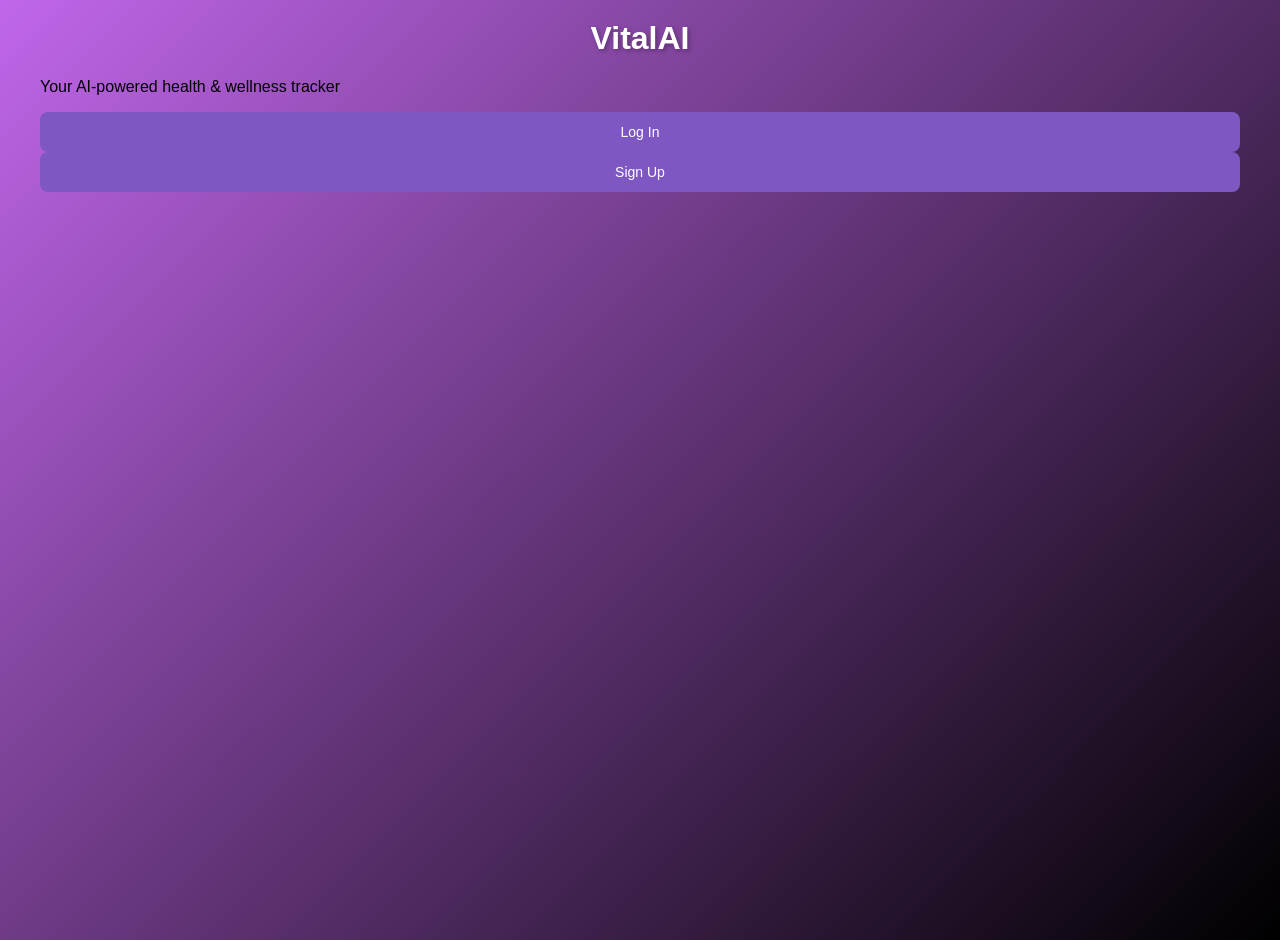
==== main/application/templates/index.html @ 50569df6 "fixed link to styles.css" ====
<html>
<head>
    <title>VitalAI | Home</title>
    <link rel="stylesheet" href="/main/application/static/styles.css">
</head>
<body>
    <h1>VitalAI</h1>
    <p>Your AI-powered health & wellness tracker</p>
    <a href="login.html"><button>Log In</button></a>
    <a href="register.html"><button>Sign Up</button></a>
</body>
</html>
---- main/application/static/styles.css ----
body { 
    font-family: 'Segoe UI', Arial, sans-serif; 
    max-width: 1200px; 
    margin: 0 auto; 
    padding: 20px; 
    background: linear-gradient(135deg, #c066ea 0%, #000000 100%);
    min-height: 100vh;
}

h1 {
    color: #fff;
    text-align: center;
    text-shadow: 2px 2px 4px rgba(0,0,0,0.3);
}

/* Auth Pages (login/register/index) */
.container {
    max-width: 500px;
    margin: 0 auto;
    background: white;
    border-radius: 20px;
    overflow: hidden;
}

.header {
    background: linear-gradient(135deg, #7e57c2 0%, #6a1b9a 100%);
    padding: 30px;
    text-align: center;
}

.header h1 {
    color: white;
    margin: 0;
}

.header p {
    color: rgba(255,255,255,0.9);
    margin-top: 8px;
}

.form-container {
    padding: 35px;
    background: white;
}

.form-group {
    margin-bottom: 20px;
}

label {
    display: block;
    margin-bottom: 8px;
    color: #333;
    font-weight: 500;
}

input, select {
    padding: 12px;
    margin: 0;
    border-radius: 8px;
    border: 2px solid #b39ddb;
    font-size: 14px;
    width: 100%;
    box-sizing: border-box;
}

input:focus, select:focus {
    border-color: #9e57c2;
    outline: none;
}

input[type="range"] {
    width: 200px;
    margin: 10px;
    accent-color: #7e57c2;
}

button {
    background: #7e57c2;
    color: white;
    border: none;
    padding: 12px 20px;
    border-radius: 8px;
    cursor: pointer;
    font-size: 14px;
    width: 100%;
}

button:hover {
    background: #5e35b1;
}

.link {
    text-align: center;
    margin-top: 20px;
    padding-top: 15px;
    border-top: 1px solid #e0e0e0;
}

.link a {
    color: #7e57c2;
    text-decoration: none;
}

.error-message, .success-message {
    padding: 10px;
    border-radius: 8px;
    margin-bottom: 20px;
    display: none;
}

.error-message { background: #fee; color: #c33; border-left: 4px solid #c33; }
.success-message { background: #e8f5e9; color: #2e7d32; border-left: 4px solid #2e7d32; }

.row {
    display: flex;
    gap: 15px;
}

.row .form-group {
    flex: 1;
}

.info-text {
    font-size: 12px;
    color: #888;
    margin-top: 5px;
}

.optional-badge {
    font-size: 11px;
    color: #888;
    background: #f5f5f5;
    padding: 2px 8px;
    border-radius: 20px;
    margin-left: 8px;
}

/* Dashboard Specific Styles (Issue #21) */
.dashboard-container {
    max-width: 800px;
    margin: 0 auto;
}

.dashboard-header {
    display: flex;
    justify-content: space-between;
    align-items: center;
    background: rgba(255,255,255,0.95);
    border-radius: 16px;
    padding: 15px 25px;
    margin-bottom: 20px;
}

.dashboard-header h2 {
    color: #6a1b9a;
    margin: 0;
}

.logout-btn {
    width: auto;
    background: #c33;
    padding: 8px 20px;
}

.logout-btn:hover {
    background: #a00;
}

.card { 
    background: rgba(255,255,255,0.95);
    border-radius: 16px; 
    padding: 20px; 
    margin: 15px 0; 
    box-shadow: 0 8px 32px rgba(0,0,0,0.2);
}

.card h3 {
    color: #6a1b9a;
    margin-top: 0;
}

#mood-value {
    font-weight: bold;
    color: #6a1b9a;
    font-size: 18px;
}

.ai-response {
    background: #ede7f6;
    border-left: 4px solid #7e57c2;
    padding: 15px;
    margin-top: 15px;
    border-radius: 8px;
    color: #4a148c;
}

.hidden {
    display: none;
}

/* ========== LANDING PAGE STYLES (index.html) ========== */

.landing-hero {
    text-align: center;
    padding: 80px 40px;
    background: rgba(255,255,255,0.1);
    border-radius: 30px;
    margin-bottom: 40px;
}

.landing-hero h1 {
    font-size: 56px;
    margin-bottom: 16px;
    color: white;
}

.landing-tagline {
    font-size: 20px;
    color: rgba(255,255,255,0.9);
    margin-bottom: 32px;
}

.landing-buttons {
    display: flex;
    gap: 20px;
    justify-content: center;
}

.btn-login {
    background: white;
    color: #6a1b9a;
    width: auto;
    padding: 14px 40px;
    font-size: 16px;
    font-weight: bold;
    box-shadow: 0 4px 15px rgba(0,0,0,0.2);
}

.btn-login:hover {
    background: #f0e6ff;
    transform: translateY(-2px);
}

.btn-signup {
    background: transparent;
    border: 2px solid white;
    color: white;
    width: auto;
    padding: 14px 40px;
    font-size: 16px;
    font-weight: bold;
}

.btn-signup:hover {
    background: rgba(255,255,255,0.1);
    transform: translateY(-2px);
}

.features-grid {
    display: grid;
    grid-template-columns: repeat(auto-fit, minmax(250px, 1fr));
    gap: 25px;
    margin-top: 40px;
}

.feature-card {
    background: rgba(255,255,255,0.95);
    border-radius: 20px;
    padding: 25px;
    text-align: center;
    transition: transform 0.3s ease;
}

.feature-card:hover {
    transform: translateY(-5px);
}

.feature-icon {
    font-size: 48px;
    margin-bottom: 15px;
}

.feature-card h3 {
    color: #6a1b9a;
    margin-bottom: 10px;
    font-size: 20px;
}

.feature-card p {
    color: #666;
    font-size: 14px;
    line-height: 1.5;
}

.landing-footer {
    text-align: center;
    margin-top: 60px;
    padding: 25px;
    background: rgba(255,255,255,0.1);
    border-radius: 20px;
    color: rgba(255,255,255,0.7);
    font-size: 12px;
}

@media (max-width: 768px) {
    .landing-hero {
        padding: 40px 20px;
    }
    .landing-hero h1 {
        font-size: 36px;
    }
    .landing-buttons {
        flex-direction: column;
        align-items: center;
    }
    .landing-buttons button {
        width: 200px;
    }
}

/* Responsive */
@media (max-width: 768px) {
    body {
        padding: 10px;
    }
    
    .row {
        flex-direction: column;
        gap: 0;
    }
    
    .dashboard-header {
        flex-direction: column;
        gap: 10px;
    }
    
    .logout-btn {
        width: 100%;
    }
}
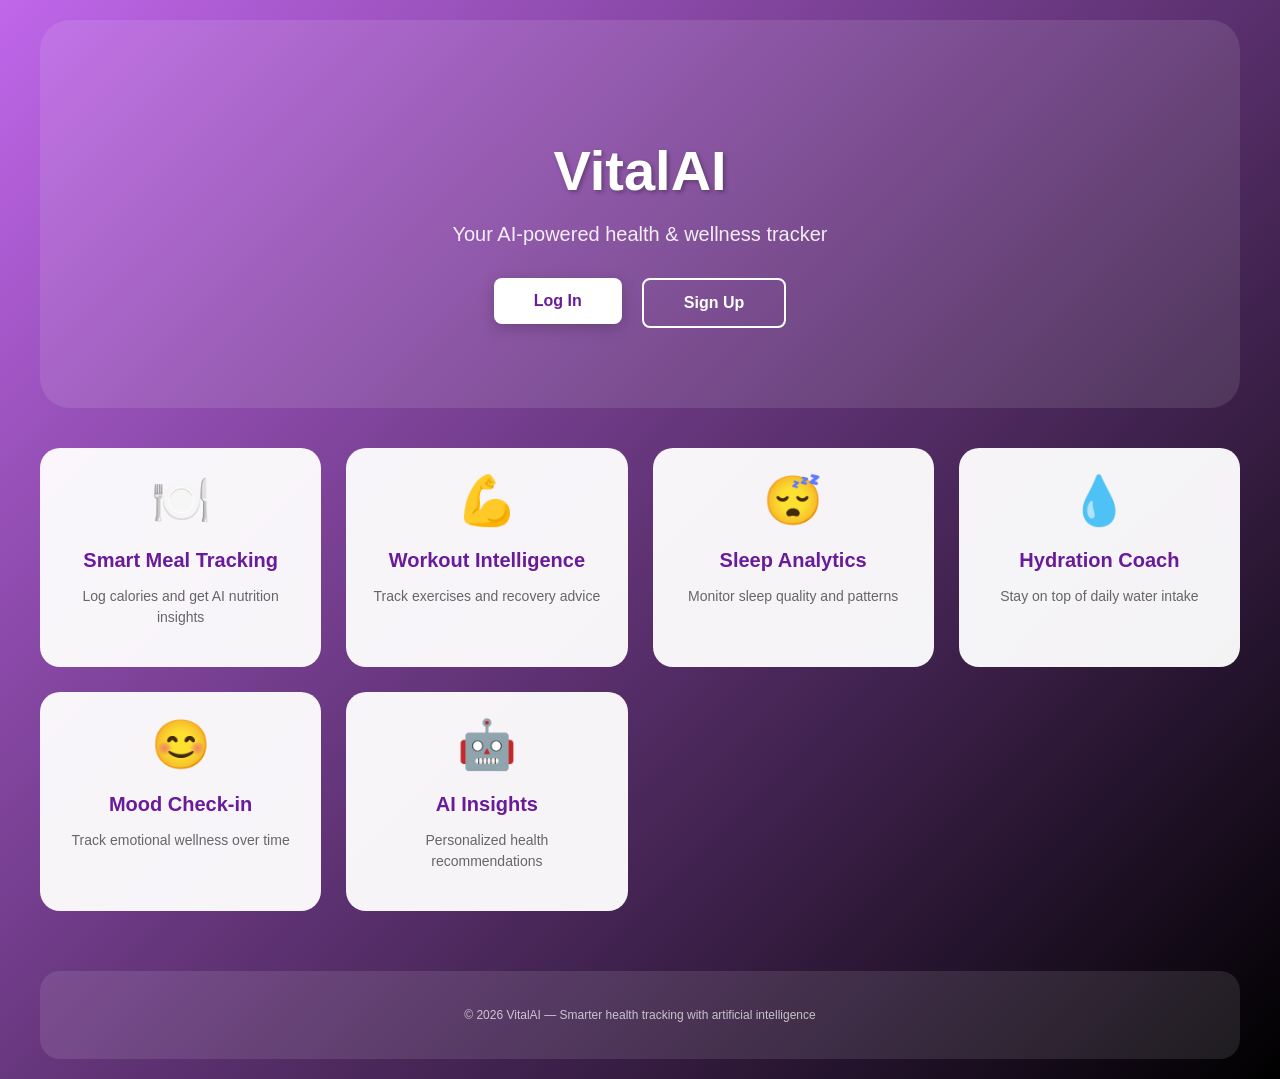
==== commit 9a6efeb6: "Merge pull request #33 from OmarXX-alt/feature/frontend-log-forms feat: add frontend log forms with " ====
--- a/main/application/templates/index.html
+++ b/main/application/templates/index.html
@@ -1,12 +1,56 @@
-<html>
+<!DOCTYPE html>
+<html lang="en">
 <head>
+    <meta charset="UTF-8">
+    <meta name="viewport" content="width=device-width, initial-scale=1.0">
     <title>VitalAI | Home</title>
     <link rel="stylesheet" href="/main/application/static/styles.css">
 </head>
 <body>
-    <h1>VitalAI</h1>
-    <p>Your AI-powered health & wellness tracker</p>
-    <a href="login.html"><button>Log In</button></a>
-    <a href="register.html"><button>Sign Up</button></a>
+    <div class="landing-hero">
+        <h1>VitalAI</h1>
+        <p class="landing-tagline">Your AI-powered health & wellness tracker</p>
+        <div class="landing-buttons">
+            <a href="login.html"><button class="btn-login">Log In</button></a>
+            <a href="register.html"><button class="btn-signup">Sign Up</button></a>
+        </div>
+    </div>
+
+    <div class="features-grid">
+        <div class="feature-card">
+            <div class="feature-icon">🍽️</div>
+            <h3>Smart Meal Tracking</h3>
+            <p>Log calories and get AI nutrition insights</p>
+        </div>
+        <div class="feature-card">
+            <div class="feature-icon">💪</div>
+            <h3>Workout Intelligence</h3>
+            <p>Track exercises and recovery advice</p>
+        </div>
+        <div class="feature-card">
+            <div class="feature-icon">😴</div>
+            <h3>Sleep Analytics</h3>
+            <p>Monitor sleep quality and patterns</p>
+        </div>
+        <div class="feature-card">
+            <div class="feature-icon">💧</div>
+            <h3>Hydration Coach</h3>
+            <p>Stay on top of daily water intake</p>
+        </div>
+        <div class="feature-card">
+            <div class="feature-icon">😊</div>
+            <h3>Mood Check-in</h3>
+            <p>Track emotional wellness over time</p>
+        </div>
+        <div class="feature-card">
+            <div class="feature-icon">🤖</div>
+            <h3>AI Insights</h3>
+            <p>Personalized health recommendations</p>
+        </div>
+    </div>
+
+    <div class="landing-footer">
+        <p>© 2026 VitalAI — Smarter health tracking with artificial intelligence</p>
+    </div>
 </body>
 </html>
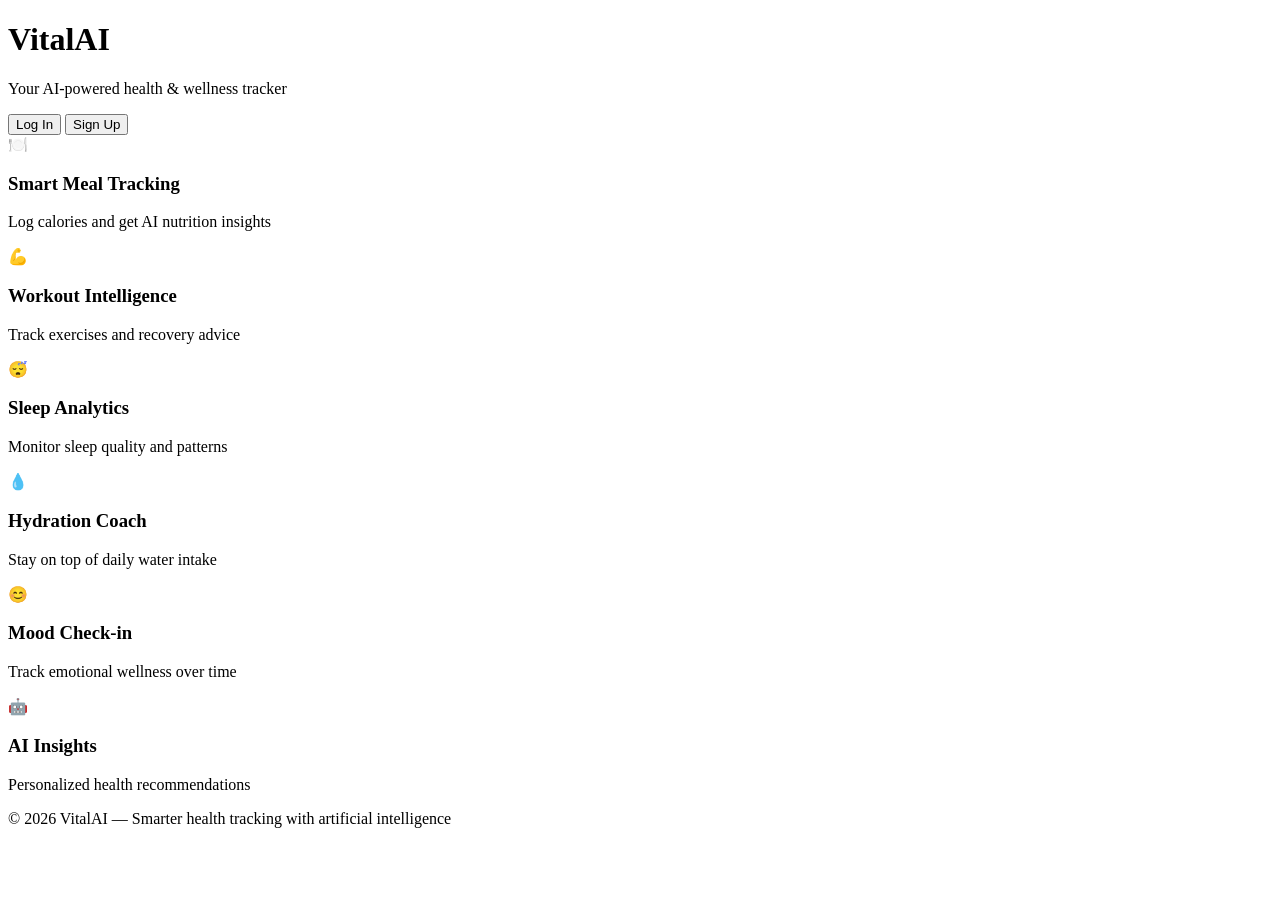
==== commit ccc0d566: "feat: fixed html routing, set defuault routes in app.py. (#14)" ====
--- a/main/application/templates/index.html
+++ b/main/application/templates/index.html
@@ -4,15 +4,15 @@
     <meta charset="UTF-8">
     <meta name="viewport" content="width=device-width, initial-scale=1.0">
     <title>VitalAI | Home</title>
-    <link rel="stylesheet" href="/main/application/static/styles.css">
+    <link rel="stylesheet" href="/static/styles.css">
 </head>
 <body>
     <div class="landing-hero">
         <h1>VitalAI</h1>
         <p class="landing-tagline">Your AI-powered health & wellness tracker</p>
         <div class="landing-buttons">
-            <a href="login.html"><button class="btn-login">Log In</button></a>
-            <a href="register.html"><button class="btn-signup">Sign Up</button></a>
+            <a href="/login"><button class="btn-login">Log In</button></a>
+            <a href="/register"><button class="btn-signup">Sign Up</button></a>
         </div>
     </div>
 
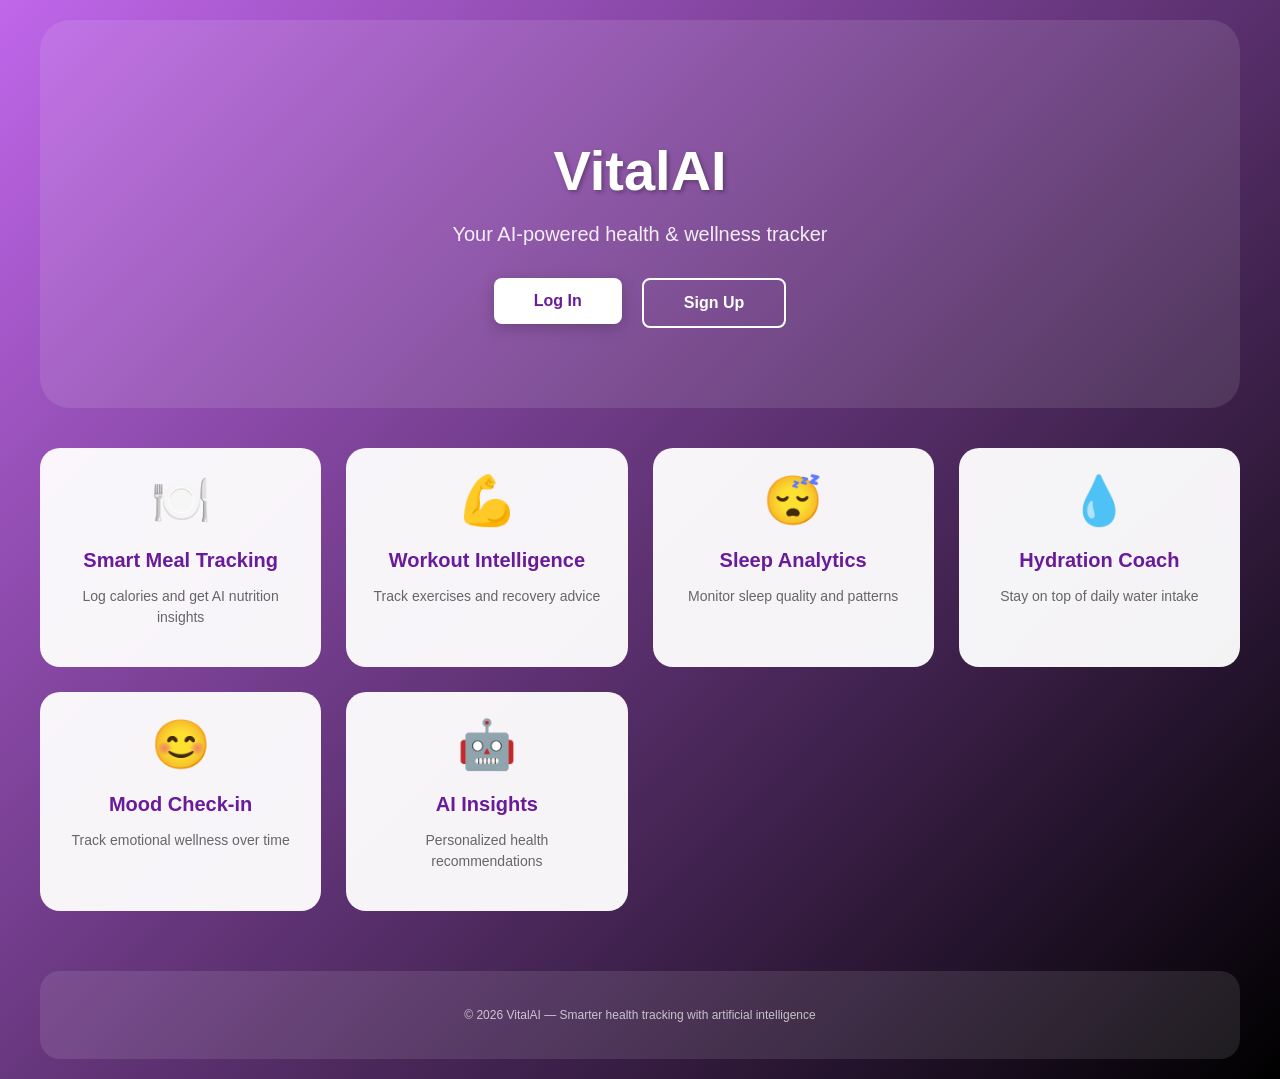
==== commit 279a0eb7: "Revert "Fix/render issue 13"" ====
--- a/main/application/templates/index.html
+++ b/main/application/templates/index.html
@@ -4,15 +4,15 @@
     <meta charset="UTF-8">
     <meta name="viewport" content="width=device-width, initial-scale=1.0">
     <title>VitalAI | Home</title>
-    <link rel="stylesheet" href="/static/styles.css">
+    <link rel="stylesheet" href="/main/application/static/styles.css">
 </head>
 <body>
     <div class="landing-hero">
         <h1>VitalAI</h1>
         <p class="landing-tagline">Your AI-powered health & wellness tracker</p>
         <div class="landing-buttons">
-            <a href="/login"><button class="btn-login">Log In</button></a>
-            <a href="/register"><button class="btn-signup">Sign Up</button></a>
+            <a href="login.html"><button class="btn-login">Log In</button></a>
+            <a href="register.html"><button class="btn-signup">Sign Up</button></a>
         </div>
     </div>
 
--- a/main/application/static/styles.css
+++ b/main/application/static/styles.css
@@ -0,0 +1,341 @@
+body { 
+    font-family: 'Segoe UI', Arial, sans-serif; 
+    max-width: 1200px; 
+    margin: 0 auto; 
+    padding: 20px; 
+    background: linear-gradient(135deg, #c066ea 0%, #000000 100%);
+    min-height: 100vh;
+}
+
+h1 {
+    color: #fff;
+    text-align: center;
+    text-shadow: 2px 2px 4px rgba(0,0,0,0.3);
+}
+
+/* Auth Pages (login/register/index) */
+.container {
+    max-width: 500px;
+    margin: 0 auto;
+    background: white;
+    border-radius: 20px;
+    overflow: hidden;
+}
+
+.header {
+    background: linear-gradient(135deg, #7e57c2 0%, #6a1b9a 100%);
+    padding: 30px;
+    text-align: center;
+}
+
+.header h1 {
+    color: white;
+    margin: 0;
+}
+
+.header p {
+    color: rgba(255,255,255,0.9);
+    margin-top: 8px;
+}
+
+.form-container {
+    padding: 35px;
+    background: white;
+}
+
+.form-group {
+    margin-bottom: 20px;
+}
+
+label {
+    display: block;
+    margin-bottom: 8px;
+    color: #333;
+    font-weight: 500;
+}
+
+input, select {
+    padding: 12px;
+    margin: 0;
+    border-radius: 8px;
+    border: 2px solid #b39ddb;
+    font-size: 14px;
+    width: 100%;
+    box-sizing: border-box;
+}
+
+input:focus, select:focus {
+    border-color: #9e57c2;
+    outline: none;
+}
+
+input[type="range"] {
+    width: 200px;
+    margin: 10px;
+    accent-color: #7e57c2;
+}
+
+button {
+    background: #7e57c2;
+    color: white;
+    border: none;
+    padding: 12px 20px;
+    border-radius: 8px;
+    cursor: pointer;
+    font-size: 14px;
+    width: 100%;
+}
+
+button:hover {
+    background: #5e35b1;
+}
+
+.link {
+    text-align: center;
+    margin-top: 20px;
+    padding-top: 15px;
+    border-top: 1px solid #e0e0e0;
+}
+
+.link a {
+    color: #7e57c2;
+    text-decoration: none;
+}
+
+.error-message, .success-message {
+    padding: 10px;
+    border-radius: 8px;
+    margin-bottom: 20px;
+    display: none;
+}
+
+.error-message { background: #fee; color: #c33; border-left: 4px solid #c33; }
+.success-message { background: #e8f5e9; color: #2e7d32; border-left: 4px solid #2e7d32; }
+
+.row {
+    display: flex;
+    gap: 15px;
+}
+
+.row .form-group {
+    flex: 1;
+}
+
+.info-text {
+    font-size: 12px;
+    color: #888;
+    margin-top: 5px;
+}
+
+.optional-badge {
+    font-size: 11px;
+    color: #888;
+    background: #f5f5f5;
+    padding: 2px 8px;
+    border-radius: 20px;
+    margin-left: 8px;
+}
+
+/* Dashboard Specific Styles (Issue #21) */
+.dashboard-container {
+    max-width: 800px;
+    margin: 0 auto;
+}
+
+.dashboard-header {
+    display: flex;
+    justify-content: space-between;
+    align-items: center;
+    background: rgba(255,255,255,0.95);
+    border-radius: 16px;
+    padding: 15px 25px;
+    margin-bottom: 20px;
+}
+
+.dashboard-header h2 {
+    color: #6a1b9a;
+    margin: 0;
+}
+
+.logout-btn {
+    width: auto;
+    background: #c33;
+    padding: 8px 20px;
+}
+
+.logout-btn:hover {
+    background: #a00;
+}
+
+.card { 
+    background: rgba(255,255,255,0.95);
+    border-radius: 16px; 
+    padding: 20px; 
+    margin: 15px 0; 
+    box-shadow: 0 8px 32px rgba(0,0,0,0.2);
+}
+
+.card h3 {
+    color: #6a1b9a;
+    margin-top: 0;
+}
+
+#mood-value {
+    font-weight: bold;
+    color: #6a1b9a;
+    font-size: 18px;
+}
+
+.ai-response {
+    background: #ede7f6;
+    border-left: 4px solid #7e57c2;
+    padding: 15px;
+    margin-top: 15px;
+    border-radius: 8px;
+    color: #4a148c;
+}
+
+.hidden {
+    display: none;
+}
+
+/* ========== LANDING PAGE STYLES (index.html) ========== */
+
+.landing-hero {
+    text-align: center;
+    padding: 80px 40px;
+    background: rgba(255,255,255,0.1);
+    border-radius: 30px;
+    margin-bottom: 40px;
+}
+
+.landing-hero h1 {
+    font-size: 56px;
+    margin-bottom: 16px;
+    color: white;
+}
+
+.landing-tagline {
+    font-size: 20px;
+    color: rgba(255,255,255,0.9);
+    margin-bottom: 32px;
+}
+
+.landing-buttons {
+    display: flex;
+    gap: 20px;
+    justify-content: center;
+}
+
+.btn-login {
+    background: white;
+    color: #6a1b9a;
+    width: auto;
+    padding: 14px 40px;
+    font-size: 16px;
+    font-weight: bold;
+    box-shadow: 0 4px 15px rgba(0,0,0,0.2);
+}
+
+.btn-login:hover {
+    background: #f0e6ff;
+    transform: translateY(-2px);
+}
+
+.btn-signup {
+    background: transparent;
+    border: 2px solid white;
+    color: white;
+    width: auto;
+    padding: 14px 40px;
+    font-size: 16px;
+    font-weight: bold;
+}
+
+.btn-signup:hover {
+    background: rgba(255,255,255,0.1);
+    transform: translateY(-2px);
+}
+
+.features-grid {
+    display: grid;
+    grid-template-columns: repeat(auto-fit, minmax(250px, 1fr));
+    gap: 25px;
+    margin-top: 40px;
+}
+
+.feature-card {
+    background: rgba(255,255,255,0.95);
+    border-radius: 20px;
+    padding: 25px;
+    text-align: center;
+    transition: transform 0.3s ease;
+}
+
+.feature-card:hover {
+    transform: translateY(-5px);
+}
+
+.feature-icon {
+    font-size: 48px;
+    margin-bottom: 15px;
+}
+
+.feature-card h3 {
+    color: #6a1b9a;
+    margin-bottom: 10px;
+    font-size: 20px;
+}
+
+.feature-card p {
+    color: #666;
+    font-size: 14px;
+    line-height: 1.5;
+}
+
+.landing-footer {
+    text-align: center;
+    margin-top: 60px;
+    padding: 25px;
+    background: rgba(255,255,255,0.1);
+    border-radius: 20px;
+    color: rgba(255,255,255,0.7);
+    font-size: 12px;
+}
+
+@media (max-width: 768px) {
+    .landing-hero {
+        padding: 40px 20px;
+    }
+    .landing-hero h1 {
+        font-size: 36px;
+    }
+    .landing-buttons {
+        flex-direction: column;
+        align-items: center;
+    }
+    .landing-buttons button {
+        width: 200px;
+    }
+}
+
+/* Responsive */
+@media (max-width: 768px) {
+    body {
+        padding: 10px;
+    }
+    
+    .row {
+        flex-direction: column;
+        gap: 0;
+    }
+    
+    .dashboard-header {
+        flex-direction: column;
+        gap: 10px;
+    }
+    
+    .logout-btn {
+        width: 100%;
+    }
+}
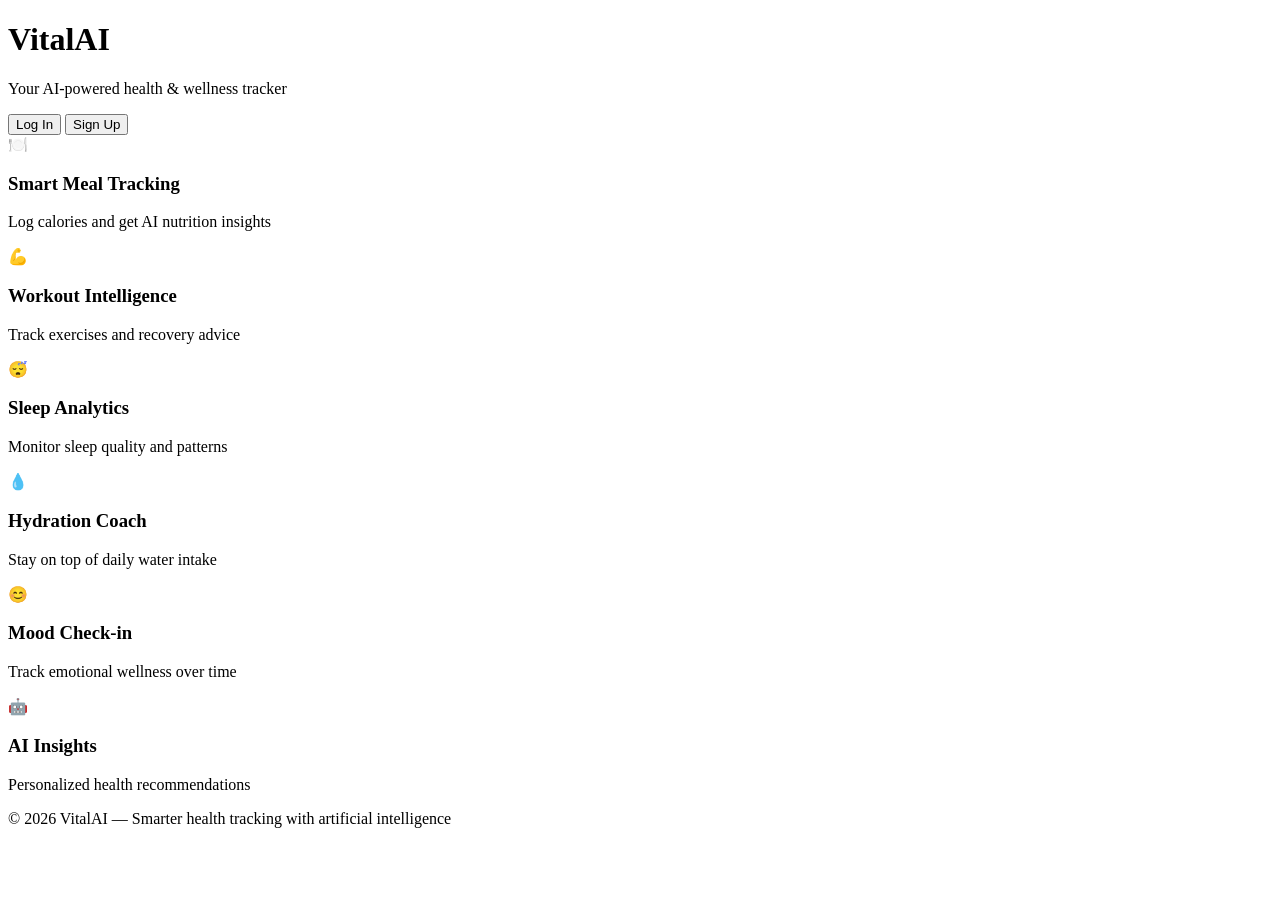
==== commit 9888ec22: "fix: html render issue after failed merge with main" ====
--- a/main/application/templates/index.html
+++ b/main/application/templates/index.html
@@ -4,15 +4,15 @@
     <meta charset="UTF-8">
     <meta name="viewport" content="width=device-width, initial-scale=1.0">
     <title>VitalAI | Home</title>
-    <link rel="stylesheet" href="/main/application/static/styles.css">
+    <link rel="stylesheet" href="/static/styles.css">
 </head>
 <body>
     <div class="landing-hero">
         <h1>VitalAI</h1>
         <p class="landing-tagline">Your AI-powered health & wellness tracker</p>
         <div class="landing-buttons">
-            <a href="login.html"><button class="btn-login">Log In</button></a>
-            <a href="register.html"><button class="btn-signup">Sign Up</button></a>
+            <a href="/login"><button class="btn-login">Log In</button></a>
+            <a href="/register"><button class="btn-signup">Sign Up</button></a>
         </div>
     </div>
 
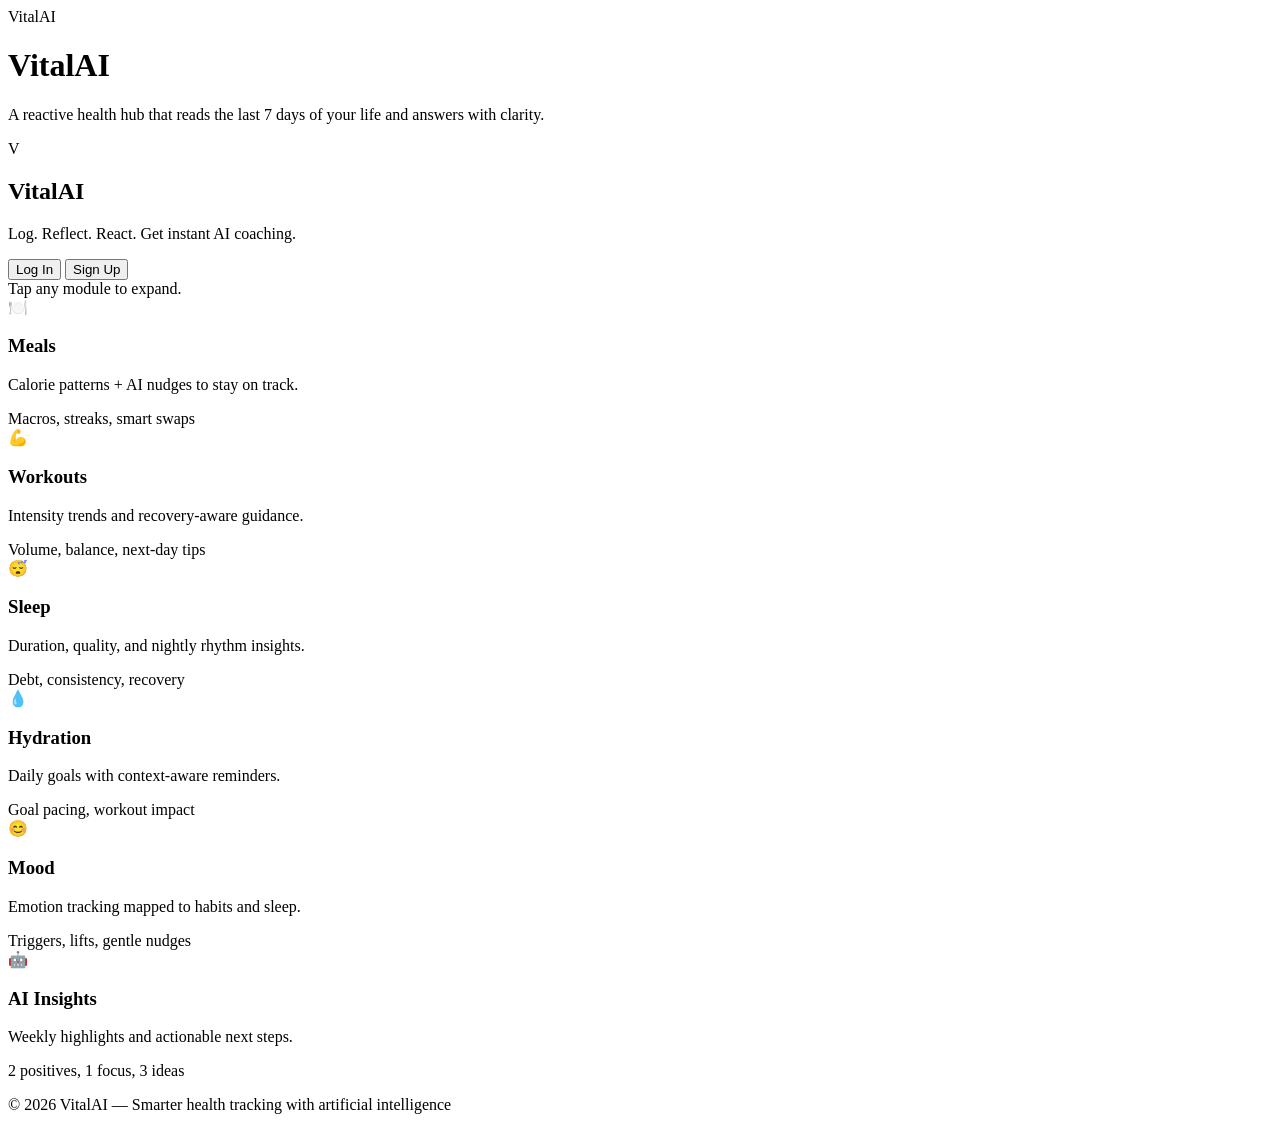
==== commit 2c26b2ae: "feat: html changes, changed layout and stype for more fluiidity and better UI" ====
--- a/main/application/templates/index.html
+++ b/main/application/templates/index.html
@@ -4,53 +4,97 @@
     <meta charset="UTF-8">
     <meta name="viewport" content="width=device-width, initial-scale=1.0">
     <title>VitalAI | Home</title>
-    <link rel="stylesheet" href="/static/styles.css">
+    <link rel="stylesheet" href="{{ url_for('static', filename='styles.css') }}">
 </head>
-<body>
-    <div class="landing-hero">
-        <h1>VitalAI</h1>
-        <p class="landing-tagline">Your AI-powered health & wellness tracker</p>
-        <div class="landing-buttons">
-            <a href="/login"><button class="btn-login">Log In</button></a>
-            <a href="/register"><button class="btn-signup">Sign Up</button></a>
+<body class="landing-body">
+    <header class="landing-header">
+        <span class="landing-eyebrow">VitalAI</span>
+        <h1 class="landing-title">VitalAI</h1>
+        <p class="landing-tagline">
+            A reactive health hub that reads the last 7 days of your life and
+            answers with clarity.
+        </p>
+    </header>
+
+    <section class="landing-orbit" aria-label="VitalAI features">
+        <div class="core-card">
+            <div class="core-mark">V</div>
+            <h2>VitalAI</h2>
+            <p>Log. Reflect. React. Get instant AI coaching.</p>
+            <div class="landing-buttons">
+                <a href="/login"><button class="btn-login">Log In</button></a>
+                <a href="/register"><button class="btn-signup">Sign Up</button></a>
+            </div>
+            <span class="core-note">Tap any module to expand.</span>
         </div>
-    </div>
 
-    <div class="features-grid">
-        <div class="feature-card">
-            <div class="feature-icon">🍽️</div>
-            <h3>Smart Meal Tracking</h3>
-            <p>Log calories and get AI nutrition insights</p>
+        <div class="orbit">
+            <article class="orbit-item item-1" role="button" tabindex="0">
+                <div class="orbit-item-inner">
+                    <div class="orbit-item-content">
+                        <span class="orbit-icon">🍽️</span>
+                        <h3>Meals</h3>
+                        <p>Calorie patterns + AI nudges to stay on track.</p>
+                        <span class="orbit-meta">Macros, streaks, smart swaps</span>
+                    </div>
+                </div>
+            </article>
+            <article class="orbit-item item-2" role="button" tabindex="0">
+                <div class="orbit-item-inner">
+                    <div class="orbit-item-content">
+                        <span class="orbit-icon">💪</span>
+                        <h3>Workouts</h3>
+                        <p>Intensity trends and recovery-aware guidance.</p>
+                        <span class="orbit-meta">Volume, balance, next-day tips</span>
+                    </div>
+                </div>
+            </article>
+            <article class="orbit-item item-3" role="button" tabindex="0">
+                <div class="orbit-item-inner">
+                    <div class="orbit-item-content">
+                        <span class="orbit-icon">😴</span>
+                        <h3>Sleep</h3>
+                        <p>Duration, quality, and nightly rhythm insights.</p>
+                        <span class="orbit-meta">Debt, consistency, recovery</span>
+                    </div>
+                </div>
+            </article>
+            <article class="orbit-item item-4" role="button" tabindex="0">
+                <div class="orbit-item-inner">
+                    <div class="orbit-item-content">
+                        <span class="orbit-icon">💧</span>
+                        <h3>Hydration</h3>
+                        <p>Daily goals with context-aware reminders.</p>
+                        <span class="orbit-meta">Goal pacing, workout impact</span>
+                    </div>
+                </div>
+            </article>
+            <article class="orbit-item item-5" role="button" tabindex="0">
+                <div class="orbit-item-inner">
+                    <div class="orbit-item-content">
+                        <span class="orbit-icon">😊</span>
+                        <h3>Mood</h3>
+                        <p>Emotion tracking mapped to habits and sleep.</p>
+                        <span class="orbit-meta">Triggers, lifts, gentle nudges</span>
+                    </div>
+                </div>
+            </article>
+            <article class="orbit-item item-6" role="button" tabindex="0">
+                <div class="orbit-item-inner">
+                    <div class="orbit-item-content">
+                        <span class="orbit-icon">🤖</span>
+                        <h3>AI Insights</h3>
+                        <p>Weekly highlights and actionable next steps.</p>
+                        <span class="orbit-meta">2 positives, 1 focus, 3 ideas</span>
+                    </div>
+                </div>
+            </article>
         </div>
-        <div class="feature-card">
-            <div class="feature-icon">💪</div>
-            <h3>Workout Intelligence</h3>
-            <p>Track exercises and recovery advice</p>
-        </div>
-        <div class="feature-card">
-            <div class="feature-icon">😴</div>
-            <h3>Sleep Analytics</h3>
-            <p>Monitor sleep quality and patterns</p>
-        </div>
-        <div class="feature-card">
-            <div class="feature-icon">💧</div>
-            <h3>Hydration Coach</h3>
-            <p>Stay on top of daily water intake</p>
-        </div>
-        <div class="feature-card">
-            <div class="feature-icon">😊</div>
-            <h3>Mood Check-in</h3>
-            <p>Track emotional wellness over time</p>
-        </div>
-        <div class="feature-card">
-            <div class="feature-icon">🤖</div>
-            <h3>AI Insights</h3>
-            <p>Personalized health recommendations</p>
-        </div>
-    </div>
+    </section>
 
-    <div class="landing-footer">
+    <footer class="landing-footer">
         <p>© 2026 VitalAI — Smarter health tracking with artificial intelligence</p>
-    </div>
+    </footer>
+
 </body>
 </html>
